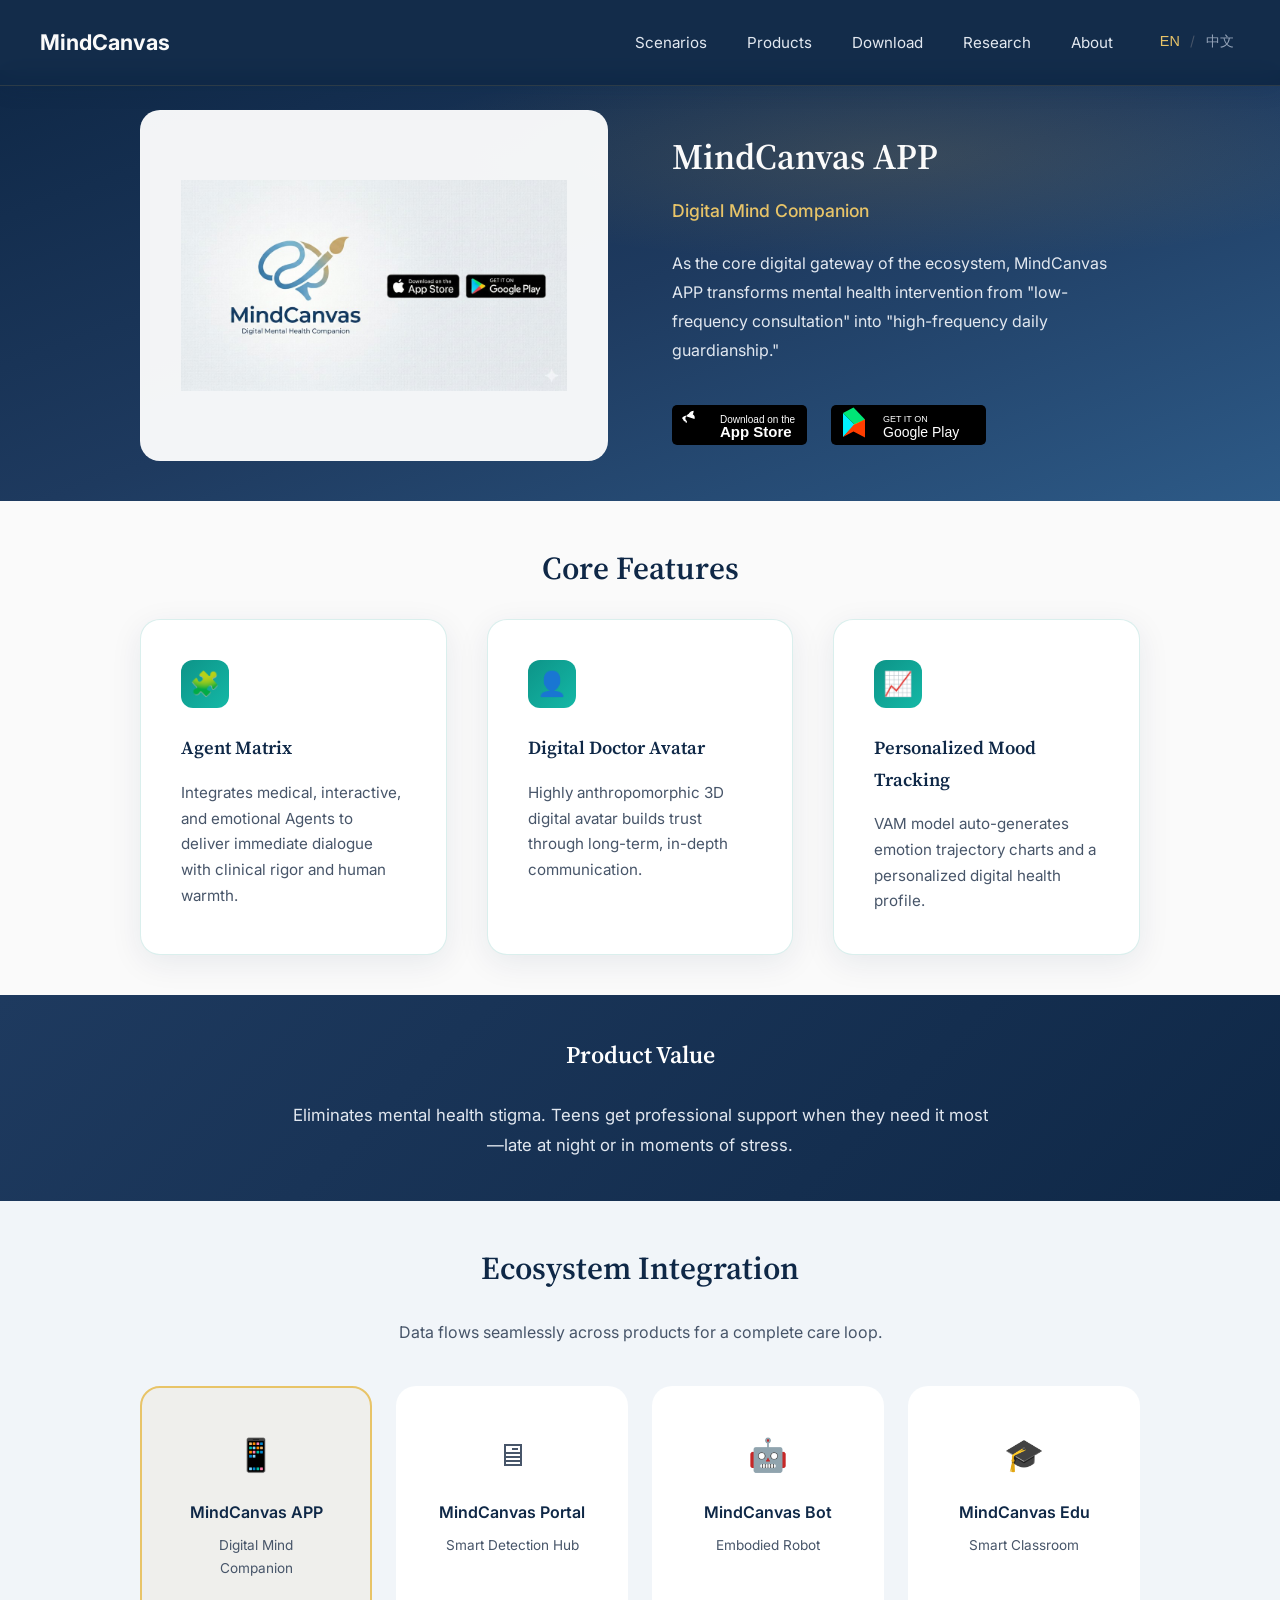
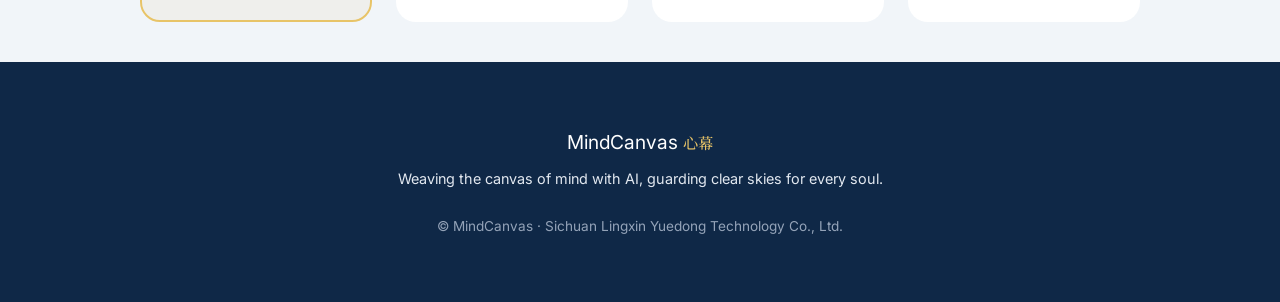
==== app.html @ 5634c2ac "first commit" ====
<!DOCTYPE html>
<html lang="en">
<head>
  <meta charset="UTF-8">
  <meta name="viewport" content="width=device-width, initial-scale=1.0">
  <title>MindCanvas APP — Digital Mind Companion</title>
  <meta name="description" content="24/7 emotional support for teens and parents. Agent Matrix, Digital Doctor Avatar, personalized mood tracking.">
  <link rel="preconnect" href="https://fonts.googleapis.com">
  <link rel="preconnect" href="https://fonts.gstatic.com" crossorigin>
  <link href="https://fonts.googleapis.com/css2?family=Inter:wght@400;500;600;700&family=Source+Serif+4:opsz,wght@8..60,400;8..60,600;8..60,700&family=Noto+Sans+SC:wght@400;500;600;700&family=Noto+Serif+SC:wght@400;500;600;700&display=swap" rel="stylesheet">
  <link rel="stylesheet" href="styles.css">
  <link rel="stylesheet" href="product.css">
</head>
<body data-product="app" class="product-page">
  <header class="site-header scrolled">
    <nav class="nav">
      <a href="index.html" class="logo">
        <span class="logo-text">MindCanvas</span>
        <span class="logo-sub">心幕</span>
      </a>
      <ul class="nav-links">
        <li><a href="scenarios.html" data-nav="scenarios">Scenarios</a></li>
        <li><a href="overview.html#solutions" data-nav="products">Products</a></li>
        <li><a href="app.html" data-nav="download">Download</a></li>
        <li><a href="research.html" data-nav="technology">Research</a></li>
        <li><a href="overview.html#about" data-nav="about">About</a></li>
        <li>
          <div class="lang-switcher">
            <button type="button" class="lang-btn active" data-lang="en">EN</button>
            <span class="lang-sep">/</span>
            <button type="button" class="lang-btn" data-lang="zh">中文</button>
          </div>
        </li>
      </ul>
      <button class="nav-toggle" aria-label="Menu"><span></span><span></span><span></span></button>
    </nav>
  </header>

  <main>
    <section class="product-hero product-hero-app">
      <div class="product-hero-inner">
        <div class="product-hero-visual product-hero-logo">
          <img src="assets/logo-app.png" alt="MindCanvas — Digital Mental Health Companion" class="app-logo-img">
        </div>
        <div class="product-hero-content">
          <h1 data-pi18n="title">MindCanvas APP</h1>
          <p class="product-tagline" data-pi18n="tagline">Digital Mind Companion</p>
          <p class="product-overview" data-pi18n="overview">As the core digital gateway of the ecosystem, MindCanvas APP transforms mental health intervention from "low-frequency consultation" into "high-frequency daily guardianship."</p>
          <div class="download-badges">
            <a href="#" class="store-badge" aria-label="Download on the App Store">
              <img src="assets/badge-appstore.svg" alt="Download on the App Store" width="135" height="40">
            </a>
            <a href="#" class="store-badge" aria-label="Get it on Google Play">
              <img src="assets/badge-googleplay.svg" alt="GET IT ON Google Play" width="155" height="40">
            </a>
          </div>
        </div>
      </div>
    </section>

    <section class="product-features">
      <div class="container">
        <h2 class="section-title" data-pi18n="featuresTitle">Core Features</h2>
        <div class="feature-grid">
          <div class="feature-card">
            <div class="feature-icon">🧩</div>
            <h3 data-pi18n="f1Title">Agent Matrix</h3>
            <p data-pi18n="f1Desc">Integrates medical, interactive, and emotional Agents to deliver immediate dialogue with clinical rigor and human warmth.</p>
          </div>
          <div class="feature-card">
            <div class="feature-icon">👤</div>
            <h3 data-pi18n="f2Title">Digital Doctor Avatar</h3>
            <p data-pi18n="f2Desc">Highly anthropomorphic 3D digital avatar builds trust through long-term, in-depth communication.</p>
          </div>
          <div class="feature-card">
            <div class="feature-icon">📈</div>
            <h3 data-pi18n="f3Title">Personalized Mood Tracking</h3>
            <p data-pi18n="f3Desc">VAM model auto-generates emotion trajectory charts and a personalized digital health profile.</p>
          </div>
        </div>
      </div>
    </section>

    <section class="product-value">
      <div class="product-value-inner">
        <h2 data-pi18n="valueTitle">Product Value</h2>
        <p data-pi18n="value">Eliminates mental health stigma. Teens get professional support when they need it most—late at night or in moments of stress.</p>
      </div>
    </section>

    <section class="product-ecosystem">
      <div class="container">
        <h2 class="section-title" data-pi18n="ecoTitle">Ecosystem Integration</h2>
        <p style="text-align:center;color:var(--gray-600);margin-bottom:var(--space-lg);max-width:560px;margin-left:auto;margin-right:auto;" data-pi18n="ecoDesc">Data flows seamlessly across products for a complete care loop.</p>
        <div class="ecosystem-grid">
          <a href="app.html" class="ecosystem-card current">
            <div class="eco-icon">📱</div>
            <h4>MindCanvas APP</h4>
            <p data-pi18n="tagline">Digital Mind Companion</p>
          </a>
          <a href="portal.html" class="ecosystem-card">
            <div class="eco-icon">🖥</div>
            <h4>MindCanvas Portal</h4>
            <p>Smart Detection Hub</p>
          </a>
          <a href="bot.html" class="ecosystem-card">
            <div class="eco-icon">🤖</div>
            <h4>MindCanvas Bot</h4>
            <p>Embodied Robot</p>
          </a>
          <a href="edu.html" class="ecosystem-card">
            <div class="eco-icon">🎓</div>
            <h4>MindCanvas Edu</h4>
            <p>Smart Classroom</p>
          </a>
        </div>
      </div>
    </section>
  </main>

  <footer class="site-footer">
    <div class="container">
      <div class="footer-brand">
        <span class="logo-text">MindCanvas</span>
        <span class="logo-sub">心幕</span>
      </div>
      <p class="footer-slogan">Weaving the canvas of mind with AI, guarding clear skies for every soul.</p>
      <p class="footer-copy">© MindCanvas 心幕 · sensemind.ai</p>
    </div>
  </footer>

  <script src="product-i18n.js"></script>
  <script src="product.js"></script>
</body>
</html>
---- styles.css ----
/* =============================================
   MindCanvas 心幕 — 数智画卷 (Digital Canvas)
   在理性的底色上，勾勒感性的生命力
   科技深蓝 | 向阳金 | 治愈湖绿
   ============================================= */

:root {
  /* 科技深蓝 (Engineered Deep Blue) - 背景/导航主色，学术权威与 AI 严谨 */
  --blue-deep: #0f2847;
  --blue-primary: #1e3a5f;
  --blue-light: #2d5a87;
  
  /* 向阳金 (Radiant Gold) - Logo 笔触/按钮/高亮，希望与生机 */
  --gold-radiant: #D4A84B;
  --gold-soft: #E8C468;
  --gold-light: #F0D88A;
  
  /* 治愈湖绿 (Healing Teal) - 图表/数据流，平衡与宁静 */
  --teal-healing: #0d9488;
  --teal-soft: #14b8a6;
  --teal-light: #5eead4;
  
  /* 兼容别名 */
  --green-healing: var(--teal-healing);
  --green-soft: var(--teal-soft);
  --green-mint: var(--teal-soft);
  --blue-sky: var(--blue-primary);
  --blue-soft: var(--blue-light);
  --orange-apricot: var(--gold-soft);
  --yellow-warm: var(--gold-light);
  
  /* 中性色 */
  --white: #fafafa;
  --gray-100: #f1f5f9;
  --gray-200: #e2e8f0;
  --gray-400: #94a3b8;
  --gray-600: #475569;
  
  /* 流体渐变 - 数智画布 */
  --fluid-1: rgba(30, 58, 95, 0.5);
  --fluid-2: rgba(13, 148, 136, 0.35);
  --fluid-3: rgba(212, 168, 75, 0.2);
  
  /* 字体：半衬线标题 + 无衬线正文 */
  --font-serif: 'Source Serif 4', 'Noto Serif SC', serif;
  --font-sans: 'Inter', 'PingFang SC', 'Noto Sans SC', -apple-system, sans-serif;
  
  --space-xs: 0.5rem;
  --space-sm: 1rem;
  --space-md: 1.5rem;
  --space-lg: 2.5rem;
  --space-xl: 4rem;
  --radius: 12px;
  --radius-lg: 20px;
  
  --ease-out: cubic-bezier(0.33, 1, 0.68, 1);
  --ease-in-out: cubic-bezier(0.65, 0, 0.35, 1);
  
  --shadow-soft: 0 4px 20px rgba(15, 40, 71, 0.12);
  --shadow-card: 0 8px 32px rgba(15, 40, 71, 0.08);
}

/* Reset & Base */
*, *::before, *::after {
  box-sizing: border-box;
  margin: 0;
  padding: 0;
}

html {
  scroll-behavior: smooth;
}

body {
  font-family: var(--font-sans);
  font-size: 16px;
  line-height: 1.7;
  color: var(--gray-600);
  background: var(--white);
  overflow-x: hidden;
}

.scenarios-page main {
  padding-top: 70px;
}

/* ========== Header ========== */
.site-header {
  position: fixed;
  top: 0;
  left: 0;
  right: 0;
  z-index: 100;
  padding: var(--space-md) var(--space-lg);
  background: rgba(15, 40, 71, 0.92);
  backdrop-filter: blur(12px);
  border-bottom: 1px solid rgba(212, 168, 75, 0.15);
  transition: background 0.3s var(--ease-out);
}

.site-header.scrolled {
  background: rgba(15, 40, 71, 0.98);
  box-shadow: var(--shadow-soft);
}

.nav {
  max-width: 1200px;
  margin: 0 auto;
  display: flex;
  align-items: center;
  justify-content: space-between;
}

.logo {
  display: flex;
  align-items: baseline;
  gap: 0.35em;
  text-decoration: none;
  color: var(--white);
  font-weight: 700;
}

.logo-text {
  font-size: 1.35rem;
}

.logo-sub {
  font-family: var(--font-serif);
  font-size: 0.95rem;
  color: var(--gold-soft);
  font-weight: 500;
}

.nav-links {
  display: flex;
  gap: var(--space-lg);
  list-style: none;
}

.nav-links a {
  color: var(--gray-200);
  text-decoration: none;
  font-size: 0.95rem;
  transition: color 0.2s;
}

.nav-links a:hover {
  color: var(--gold-soft);
}

.lang-switcher {
  display: flex;
  align-items: center;
  gap: 0.25rem;
}

.lang-btn {
  background: none;
  border: none;
  color: var(--gray-400);
  font-size: 0.9rem;
  cursor: pointer;
  padding: 0.2rem 0.4rem;
  transition: color 0.2s;
}

.lang-btn:hover,
.lang-btn.active {
  color: var(--gold-soft);
}

.lang-sep {
  color: var(--gray-500);
  font-size: 0.85rem;
  user-select: none;
}

.nav-toggle {
  display: none;
  flex-direction: column;
  gap: 6px;
  background: none;
  border: none;
  cursor: pointer;
  padding: 4px;
}

.nav-toggle span {
  width: 24px;
  height: 2px;
  background: var(--white);
  transition: transform 0.3s, opacity 0.3s;
}

@media (max-width: 768px) {
  .nav-links {
    position: fixed;
    top: 60px;
    left: 0;
    right: 0;
    flex-direction: column;
    padding: var(--space-lg);
    background: rgba(15, 40, 71, 0.98);
    transform: translateY(-100%);
    opacity: 0;
    visibility: hidden;
    transition: all 0.3s var(--ease-out);
  }

  .nav-links.active {
    transform: translateY(0);
    opacity: 1;
    visibility: visible;
  }
}

/* ========== Hero Section ========== */
.hero {
  position: relative;
  min-height: min(65vh, 540px);
  display: flex;
  flex-direction: column;
  justify-content: center;
  align-items: center;
  padding: calc(60px + var(--space-sm)) var(--space-lg) var(--space-sm);
  overflow: hidden;
}

.hero-canvas {
  position: absolute;
  inset: 0;
  background: var(--blue-deep);
}

/* 流体渐变背景 */
.fluid-gradient {
  position: absolute;
  border-radius: 50%;
  filter: blur(80px);
  opacity: 0.8;
  animation: fluidFloat 18s ease-in-out infinite;
}

.fluid-1 {
  width: 60vw;
  height: 60vw;
  background: radial-gradient(circle, var(--fluid-1) 0%, transparent 70%);
  top: -20%;
  left: -10%;
  animation-delay: 0s;
}

.fluid-2 {
  width: 50vw;
  height: 50vw;
  background: radial-gradient(circle, var(--fluid-2) 0%, transparent 70%);
  bottom: -15%;
  right: -10%;
  animation-delay: -6s;
}

.fluid-3 {
  width: 40vw;
  height: 40vw;
  background: radial-gradient(circle, var(--fluid-3) 0%, transparent 70%);
  top: 50%;
  left: 50%;
  transform: translate(-50%, -50%);
  animation-delay: -12s;
}

@keyframes fluidFloat {
  0%, 100% { transform: translate(0, 0) scale(1); }
  33% { transform: translate(5%, -5%) scale(1.05); }
  66% { transform: translate(-5%, 5%) scale(0.98); }
}

.canvas-overlay {
  position: absolute;
  inset: 0;
  background: linear-gradient(180deg, transparent 0%, rgba(15,40,71,0.4) 50%, rgba(15,40,71,0.85) 100%);
  pointer-events: none;
}

.hero-content {
  position: relative;
  z-index: 2;
  max-width: 800px;
  text-align: center;
}

.hero-tagline {
  font-family: var(--font-serif);
  font-size: 0.95rem;
  color: var(--gold-soft);
  margin-bottom: var(--space-xs);
  letter-spacing: 0.08em;
}

.hero-title {
  font-family: var(--font-serif);
  font-size: clamp(1.6rem, 3.5vw, 2.5rem);
  font-weight: 600;
  color: var(--white);
  line-height: 1.3;
  margin-bottom: var(--space-sm);
}

.hero-subtitle {
  font-size: 0.98rem;
  color: var(--gray-200);
  margin-bottom: var(--space-md);
  max-width: 560px;
  margin-left: auto;
  margin-right: auto;
}

.hero-cta {
  display: flex;
  gap: var(--space-sm);
  justify-content: center;
  flex-wrap: wrap;
  margin-bottom: var(--space-xs);
}

.btn {
  display: inline-flex;
  align-items: center;
  justify-content: center;
  padding: 0.85rem 1.75rem;
  font-size: 1rem;
  font-weight: 600;
  text-decoration: none;
  border-radius: var(--radius);
  transition: all 0.25s var(--ease-out);
  cursor: pointer;
}

.btn-primary {
  background: linear-gradient(135deg, var(--gold-radiant), var(--gold-soft));
  color: var(--blue-deep);
  border: none;
  box-shadow: 0 4px 20px rgba(212, 168, 75, 0.35);
}

.btn-primary:hover {
  transform: translateY(-2px);
  box-shadow: 0 8px 28px rgba(212, 168, 75, 0.45);
}

.btn-secondary {
  background: transparent;
  color: var(--white);
  border: 2px solid rgba(212, 168, 75, 0.5);
}

.btn-secondary:hover {
  border-color: var(--gold-soft);
  color: var(--gold-soft);
  background: rgba(212, 168, 75, 0.1);
}

.btn-large {
  padding: 1rem 2.5rem;
  font-size: 1.1rem;
}

.hero-scroll {
  position: absolute;
  bottom: var(--space-sm);
  left: 50%;
  transform: translateX(-50%);
  display: flex;
  flex-direction: column;
  align-items: center;
  gap: var(--space-xs);
  color: var(--gray-400);
  font-size: 0.85rem;
  text-decoration: none;
  cursor: pointer;
  transition: color 0.2s;
}

.hero-scroll:hover {
  color: var(--gold-soft);
}

.scroll-indicator {
  width: 24px;
  height: 40px;
  border: 2px solid var(--gray-400);
  border-radius: 12px;
  position: relative;
  overflow: hidden;
}

.scroll-indicator::after {
  content: '';
  position: absolute;
  top: 8px;
  left: 50%;
  transform: translateX(-50%);
  width: 4px;
  height: 8px;
  background: var(--gold-soft);
  border-radius: 2px;
  animation: scrollBounce 2s ease-in-out infinite;
}

@keyframes scrollBounce {
  0%, 100% { opacity: 1; transform: translateX(-50%) translateY(0); }
  50% { opacity: 0.3; transform: translateX(-50%) translateY(12px); }
}

/* ========== Scenarios Carousel ========== */
.scenarios {
  background: linear-gradient(160deg, var(--blue-deep) 0%, var(--blue-primary) 100%);
  color: var(--gray-200);
  padding-top: var(--space-lg);
}

.scenarios .section-title {
  color: var(--white);
}

.scenario-carousel {
  position: relative;
  overflow: hidden;
}

.carousel-track {
  position: relative;
  min-height: 300px;
}

.scenario-slide {
  position: absolute;
  inset: 0;
  display: grid;
  grid-template-columns: 1fr 1.2fr;
  gap: var(--space-lg);
  align-items: center;
  opacity: 0;
  visibility: hidden;
  transition: opacity 0.5s var(--ease-out), visibility 0.5s;
}

.scenario-slide.active {
  position: relative;
  opacity: 1;
  visibility: visible;
}

.slide-visual {
  aspect-ratio: 4/3;
  border-radius: var(--radius-lg);
  overflow: hidden;
  position: relative;
}

.scene-img {
  position: absolute;
  inset: 0;
  width: 100%;
  height: 100%;
  object-fit: cover;
  z-index: 1;
}

.slide-portal {
  background: linear-gradient(145deg, #7BC4A0 0%, #6BB89A 50%, #5BA88A 100%);
  box-shadow: var(--shadow-card);
}

.slide-bot {
  background: linear-gradient(145deg, #8B9FD4 0%, #7B8FC8 50%, #6B7FB8 100%);
  box-shadow: var(--shadow-card);
}

.slide-app {
  background: linear-gradient(145deg, #A8E6CF 0%, #7BC4A0 50%, #6BB89A 100%);
  box-shadow: var(--shadow-card);
}

.slide-edu {
  background: linear-gradient(145deg, #F5B895 0%, #F0A070 50%, #E89050 100%);
  box-shadow: var(--shadow-card);
}

.scene-illustration {
  position: absolute;
  inset: 0;
  background-size: cover;
  background-position: center;
  opacity: 0.9;
  z-index: 0;
}

.slide-portal .scene-illustration {
  background-image: 
    radial-gradient(circle at 30% 30%, rgba(255,255,255,0.15) 0%, transparent 50%),
    url("data:image/svg+xml,%3Csvg xmlns='http://www.w3.org/2000/svg' viewBox='0 0 120 120'%3E%3Cpath fill='rgba(255,255,255,0.2)' d='M30 50h60v20H30z M40 75h40v5H40z'/%3E%3Ccircle cx='60' cy='40' r='15' fill='none' stroke='rgba(255,255,255,0.3)' stroke-width='2'/%3E%3C/svg%3E");
}

.slide-bot .scene-illustration {
  background-image:
    radial-gradient(circle at 70% 30%, rgba(255,255,255,0.2) 0%, transparent 45%),
    url("data:image/svg+xml,%3Csvg xmlns='http://www.w3.org/2000/svg' viewBox='0 0 120 120'%3E%3Cellipse cx='60' cy='45' rx='25' ry='22' fill='none' stroke='rgba(255,255,255,0.3)' stroke-width='2'/%3E%3Ccircle cx='55' cy='40' r='3' fill='rgba(255,255,255,0.5)'/%3E%3Ccircle cx='65' cy='40' r='3' fill='rgba(255,255,255,0.5)'/%3E%3Cpath stroke='rgba(255,255,255,0.4)' stroke-width='2' d='M45 55 Q60 65 75 55' fill='none'/%3E%3Crect x='45' y='75' width='30' height='25' rx='5' fill='none' stroke='rgba(255,255,255,0.3)' stroke-width='1.5'/%3E%3C/svg%3E");
}

.slide-app .scene-illustration {
  background-image:
    radial-gradient(circle at 20% 80%, rgba(255,255,255,0.15) 0%, transparent 40%),
    url("data:image/svg+xml,%3Csvg xmlns='http://www.w3.org/2000/svg' viewBox='0 0 120 120'%3E%3Crect x='45' y='25' width='30' height='55' rx='4' fill='none' stroke='rgba(255,255,255,0.4)' stroke-width='2'/%3E%3Ccircle cx='60' cy='95' r='8' fill='none' stroke='rgba(255,255,255,0.3)' stroke-width='1.5'/%3E%3Cpath d='M55 45 L65 45 L65 70 L55 70 Z' fill='rgba(255,255,255,0.2)'/%3E%3C/svg%3E");
}

.slide-edu .scene-illustration {
  background-image:
    radial-gradient(circle at 80% 20%, rgba(255,255,255,0.2) 0%, transparent 50%),
    url("data:image/svg+xml,%3Csvg xmlns='http://www.w3.org/2000/svg' viewBox='0 0 120 120'%3E%3Crect x='20' y='40' width='80' height='50' rx='2' fill='none' stroke='rgba(255,255,255,0.35)' stroke-width='2'/%3E%3Cpath d='M30 55 h60 M30 65 h50' stroke='rgba(255,255,255,0.25)' stroke-width='1' fill='none'/%3E%3Ccircle cx='35' cy='75' r='8' fill='none' stroke='rgba(255,255,255,0.3)' stroke-width='1.5'/%3E%3Ccircle cx='55' cy='75' r='8' fill='none' stroke='rgba(255,255,255,0.3)' stroke-width='1.5'/%3E%3Ccircle cx='75' cy='75' r='8' fill='none' stroke='rgba(255,255,255,0.3)' stroke-width='1.5'/%3E%3C/svg%3E");
}

.slide-content {
  padding: var(--space-sm) 0;
}

.slide-product {
  font-size: 0.85rem;
  color: var(--gold-soft);
  text-transform: uppercase;
  letter-spacing: 0.08em;
  margin-bottom: var(--space-xs);
}

.slide-title {
  font-family: var(--font-serif);
  font-size: 1.35rem;
  font-weight: 600;
  color: var(--white);
  margin-bottom: var(--space-xs);
}

.slide-subtitle {
  font-size: 0.9rem;
  color: var(--gray-200);
  margin-bottom: var(--space-sm);
}

.slide-detail h4 {
  font-size: 0.8rem;
  color: var(--gold-soft);
  text-transform: uppercase;
  letter-spacing: 0.05em;
  margin-top: var(--space-sm);
  margin-bottom: var(--space-xs);
}

.slide-detail h4:first-of-type {
  margin-top: 0;
}

.slide-detail p {
  font-size: 0.9rem;
  line-height: 1.65;
  color: var(--gray-200);
}

.carousel-indicators {
  display: flex;
  justify-content: center;
  gap: var(--space-sm);
  margin-top: var(--space-sm);
}

.indicator {
  width: 10px;
  height: 10px;
  border-radius: 50%;
  border: 2px solid var(--gray-500);
  background: transparent;
  cursor: pointer;
  transition: all 0.3s;
}

.indicator:hover {
  border-color: var(--gold-soft);
}

.indicator.active {
  background: var(--gold-soft);
  border-color: var(--gold-soft);
}

@media (max-width: 900px) {
  .scenario-slide {
    grid-template-columns: 1fr;
  }

  .slide-visual {
    max-height: 240px;
  }
}

/* ========== Comparison Table ========== */
.comparison {
  background: var(--gray-100);
}

.comparison .section-title {
  color: var(--blue-deep);
}

.compare-table {
  max-width: 900px;
  margin: 0 auto;
  border-radius: var(--radius-lg);
  overflow: hidden;
  box-shadow: 0 4px 24px rgba(15, 40, 71, 0.08);
}

.compare-row {
  display: grid;
  grid-template-columns: 140px 1fr 1fr;
  min-height: 3rem;
}

.compare-row.compare-header {
  background: var(--blue-deep);
  color: white;
  font-weight: 600;
}

.compare-row:not(.compare-header) {
  background: white;
  border-bottom: 1px solid var(--gray-200);
}

.compare-row:not(.compare-header):last-child {
  border-bottom: none;
}

.compare-cell {
  padding: var(--space-md) var(--space-lg);
  display: flex;
  align-items: center;
}

.compare-dim {
  font-weight: 600;
  color: var(--blue-deep);
}

.compare-header .compare-dim {
  color: rgba(255, 255, 255, 0.95);
}

.compare-traditional {
  color: var(--gray-600);
  border-left: 1px solid var(--gray-200);
}

.compare-mindcanvas {
  background: rgba(13, 148, 136, 0.08);
  color: var(--blue-deep);
  border-left: 3px solid var(--green-healing);
  font-weight: 500;
}

.compare-header .compare-traditional,
.compare-header .compare-mindcanvas {
  border-left-color: rgba(255, 255, 255, 0.2);
}

.compare-header .compare-mindcanvas {
  background: rgba(255, 255, 255, 0.2);
  border-left-color: var(--green-soft);
}

@media (max-width: 700px) {
  .compare-row {
    grid-template-columns: 1fr;
    grid-template-rows: auto auto auto;
  }

  .compare-cell {
    padding: var(--space-sm) var(--space-md);
  }

  .compare-cell.compare-dim {
    background: var(--blue-deep);
    color: var(--white);
    font-size: 0.95rem;
  }

  .compare-row:not(.compare-header) .compare-dim {
    background: var(--gray-200);
    color: var(--blue-deep);
  }

  .compare-traditional {
    border-left: none;
    border-top: 1px solid var(--gray-200);
  }

  .compare-mindcanvas {
    border-left: none;
    border-top: 2px solid var(--teal-healing);
  }

  .compare-header .compare-cell {
    border-bottom: 1px solid rgba(255,255,255,0.2);
  }
}

/* ========== Sections Common ========== */
section {
  padding: var(--space-md) var(--space-lg);
}

/* 锚点滚动时留出固定头部高度，避免标题被挡住 */
section[id] {
  scroll-margin-top: 90px;
}

.container {
  max-width: 1100px;
  margin: 0 auto;
  padding-left: var(--space-md);
  padding-right: var(--space-md);
}

.section-title {
  font-family: var(--font-serif);
  font-size: clamp(1.5rem, 3vw, 2rem);
  font-weight: 600;
  color: var(--blue-deep);
  text-align: center;
  margin-bottom: var(--space-md);
}

/* ========== Legacy Section ========== */
.legacy {
  background: var(--gray-100);
}

.legacy-stats {
  display: grid;
  grid-template-columns: repeat(auto-fit, minmax(260px, 1fr));
  gap: var(--space-md);
}

.stat-card {
  background: white;
  padding: var(--space-lg);
  border-radius: var(--radius-lg);
  text-align: center;
  box-shadow: var(--shadow-card);
  border: 1px solid rgba(13, 148, 136, 0.15);
  transition: transform 0.3s var(--ease-out);
}

.stat-card:hover {
  transform: translateY(-4px);
}

.stat-number {
  font-family: var(--font-sans);
  font-size: 3rem;
  font-weight: 700;
  color: var(--teal-healing);
  display: inline;
}

.stat-unit {
  font-size: 1.5rem;
  color: var(--teal-healing);
  font-weight: 600;
}

.stat-label {
  font-size: 1.1rem;
  font-weight: 600;
  color: var(--blue-deep);
  margin-top: var(--space-xs);
}

.stat-desc {
  font-size: 0.9rem;
  color: var(--gray-600);
  margin-top: var(--space-xs);
}

.legacy-cta {
  padding: var(--space-xl) var(--space-lg);
  text-align: center;
  background: var(--gray-100);
}

.legacy-cta .btn {
  min-width: 200px;
}

/* ========== Solutions Section ========== */
.solutions {
  background: var(--white);
  padding-bottom: var(--space-xl);
}

.solutions .section-title {
  font-family: var(--font-serif);
}

.solution-cards {
  display: grid;
  grid-template-columns: repeat(2, 1fr);
  gap: var(--space-md);
}

.solution-card {
  perspective: 1000px;
  min-height: 220px;
}

.card-inner {
  position: relative;
  width: 100%;
  height: 100%;
  min-height: 220px;
  transition: transform 0.7s var(--ease-out);
  transform-style: preserve-3d;
}

.solution-card:hover .card-inner,
.solution-card.flipped .card-inner {
  transform: rotateY(180deg);
}

.card-front,
.card-back {
  position: absolute;
  inset: 0;
  backface-visibility: hidden;
  border-radius: var(--radius-lg);
  padding: var(--space-md);
  display: flex;
  flex-direction: column;
  justify-content: center;
  align-items: center;
  text-align: center;
  font-family: var(--font-sans);
}

.card-front {
  background: linear-gradient(145deg, var(--blue-primary) 0%, var(--blue-deep) 100%);
  color: white;
  border: 1px solid rgba(255, 255, 255, 0.3);
}

.card-icon {
  font-size: 2.5rem;
  margin-bottom: var(--space-sm);
}

.card-front h3 {
  font-family: var(--font-serif);
  font-size: 1.2rem;
  font-weight: 600;
  margin-bottom: var(--space-xs);
  line-height: 1.3;
}

.card-tag {
  font-family: var(--font-sans);
  font-size: 0.85rem;
  font-weight: 600;
  color: var(--teal-soft);
  margin-bottom: var(--space-xs);
  letter-spacing: 0.02em;
}

.card-desc {
  font-family: var(--font-sans);
  font-size: 0.9rem;
  line-height: 1.5;
  color: rgba(255, 255, 255, 0.95);
  word-wrap: break-word;
}

.card-back {
  background: linear-gradient(145deg, var(--blue-deep) 0%, #051a2e 100%);
  color: white;
  transform: rotateY(180deg);
  justify-content: flex-start;
  align-items: stretch;
  text-align: left;
  padding: var(--space-lg);
  overflow-y: auto;
}

.card-back h4 {
  font-family: var(--font-sans);
  font-size: 0.85rem;
  font-weight: 600;
  color: var(--gold-soft);
  margin-bottom: var(--space-sm);
  text-transform: uppercase;
  letter-spacing: 0.08em;
}

.card-back ul {
  list-style: none;
  padding: 0;
  margin: 0 0 var(--space-sm) 0;
  font-family: var(--font-sans);
  font-size: 0.9rem;
  line-height: 1.6;
}

.card-back li {
  padding-left: 1em;
  position: relative;
  margin-bottom: 0.35em;
}

.card-back li::before {
  content: '•';
  position: absolute;
  left: 0;
  color: var(--teal-soft);
}

.card-highlight {
  margin-top: auto;
  font-family: var(--font-sans);
  font-size: 0.85rem;
  font-weight: 500;
  color: var(--teal-soft);
  line-height: 1.4;
}

.card-link {
  display: inline-block;
  margin-top: var(--space-sm);
  font-family: var(--font-sans);
  font-size: 0.9rem;
  font-weight: 600;
  color: var(--gold-soft);
  text-decoration: none;
  transition: color 0.2s;
}

.card-link:hover {
  color: var(--gold-light);
}

/* ========== Technology Section (Research intro) ========== */
.technology {
  background: linear-gradient(160deg, var(--blue-deep) 0%, var(--blue-primary) 100%);
  color: white;
  padding-top: var(--space-xl);
}

.technology .section-title {
  color: white;
}

.tech-intro {
  max-width: 640px;
  margin: 0 auto var(--space-xl);
  text-align: center;
  font-size: 1.05rem;
  line-height: 1.7;
  color: rgba(255, 255, 255, 0.95);
}

.tech-cta-wrap {
  text-align: center;
  margin-top: var(--space-xl);
}

.tech-cta-wrap .btn {
  border-color: rgba(255, 255, 255, 0.5);
  color: white;
}

.tech-cta-wrap .btn:hover {
  background: rgba(255, 255, 255, 0.2);
  border-color: rgba(255, 255, 255, 0.8);
}

.tech-grid {
  display: grid;
  grid-template-columns: repeat(auto-fit, minmax(300px, 1fr));
  gap: var(--space-lg);
}

.tech-card {
  background: rgba(255, 255, 255, 0.15);
  border: 1px solid rgba(255, 255, 255, 0.25);
  border-radius: var(--radius-lg);
  padding: var(--space-xl);
  transition: all 0.3s var(--ease-out);
}

.tech-card:hover {
  background: rgba(255, 255, 255, 0.25);
  border-color: rgba(255, 255, 255, 0.4);
}

.tech-icon {
  width: 48px;
  height: 48px;
  color: var(--gold-soft);
  margin-bottom: var(--space-md);
}

.tech-icon svg {
  width: 100%;
  height: 100%;
}

.tech-card h3 {
  font-family: var(--font-serif);
  font-size: 1.2rem;
  font-weight: 600;
  color: white;
  margin-bottom: var(--space-sm);
}

.tech-card p {
  font-size: 0.95rem;
  line-height: 1.7;
  color: rgba(255, 255, 255, 0.95);
}

/* ========== About Section ========== */
.about {
  background: var(--gray-100);
}

.about-content {
  max-width: 720px;
  margin: 0 auto;
}

.about-block {
  margin-bottom: var(--space-xl);
}

.about-block h3 {
  font-family: var(--font-serif);
  font-size: 1.25rem;
  font-weight: 600;
  color: var(--blue-deep);
  margin-bottom: var(--space-md);
}

.about-block p {
  margin-bottom: var(--space-md);
  color: var(--gray-600);
}

.about-list {
  list-style: none;
}

.about-list li {
  margin-bottom: var(--space-md);
  padding-left: 1.5em;
  position: relative;
  color: var(--gray-600);
}

.about-list li::before {
  content: '';
  position: absolute;
  left: 0;
  top: 0.6em;
  width: 6px;
  height: 6px;
  background: var(--teal-healing);
  border-radius: 50%;
}

.about-vision {
  background: linear-gradient(135deg, var(--blue-primary), var(--blue-deep));
  padding: var(--space-xl);
  border-radius: var(--radius-lg);
  text-align: center;
}

.vision-text {
  font-family: var(--font-serif);
  font-size: 1.1rem;
  color: var(--white);
  margin: 0;
}

.vision-text strong {
  color: var(--gold-soft);
}

/* ========== Contact Section ========== */
.contact {
  background: linear-gradient(135deg, var(--blue-primary), var(--blue-deep));
  text-align: center;
}

.contact .section-title {
  color: white;
}

.contact-subtitle {
  color: rgba(255, 255, 255, 0.95);
  margin-bottom: var(--space-lg);
}

.contact .btn-primary {
  background: linear-gradient(135deg, var(--gold-radiant), var(--gold-soft));
  color: var(--blue-deep);
  box-shadow: 0 4px 20px rgba(212, 168, 75, 0.35);
}

.contact .btn-primary:hover {
  box-shadow: 0 8px 28px rgba(212, 168, 75, 0.45);
}

/* ========== Footer ========== */
.site-footer {
  background: var(--blue-deep);
  padding: var(--space-xl);
  text-align: center;
}

.footer-brand {
  display: flex;
  align-items: baseline;
  justify-content: center;
  gap: 0.35em;
  margin-bottom: var(--space-xs);
}

.footer-brand .logo-text {
  color: white;
  font-size: 1.2rem;
}

.footer-brand .logo-sub {
  color: var(--gold-soft);
}

.footer-slogan {
  color: var(--gray-200);
  font-size: 0.9rem;
  margin-bottom: var(--space-md);
}

.footer-copy {
  color: var(--gray-400);
  font-size: 0.85rem;
}

/* ========== Responsive ========== */
@media (max-width: 768px) {
  .nav-links {
    display: none;
  }

  .nav-toggle {
    display: flex;
  }

  .hero-cta {
    flex-direction: column;
  }

  .hero-cta .btn {
    width: 100%;
  }

  .solution-cards {
    grid-template-columns: 1fr;
  }

  .solution-card {
    min-height: 220px;
  }

  .card-inner {
    min-height: 220px;
  }
}
---- product.css ----
/* =============================================
   MindCanvas 产品页 — 统一风格
   渐变蓝主基调 · 柔和圆角
   ============================================= */

.product-page {
  padding-top: 70px;
}

/* ========== Product Hero ========== */
.product-hero {
  background: linear-gradient(160deg, var(--blue-deep) 0%, var(--blue-primary) 50%, var(--blue-light) 100%);
  padding: var(--space-lg) var(--space-lg);
  position: relative;
  overflow: hidden;
}

.product-hero::before {
  content: '';
  position: absolute;
  inset: 0;
  background: radial-gradient(ellipse 80% 50% at 70% 20%, rgba(212, 168, 75, 0.15) 0%, transparent 50%);
  pointer-events: none;
}

.product-hero-inner {
  max-width: 1000px;
  margin: 0 auto;
  display: grid;
  grid-template-columns: 1fr 1fr;
  gap: var(--space-xl);
  align-items: center;
  position: relative;
  z-index: 1;
}

.product-hero-visual {
  aspect-ratio: 4/3;
  border-radius: var(--radius-lg);
  overflow: hidden;
  background: rgba(255, 255, 255, 0.08);
  display: flex;
  align-items: center;
  justify-content: center;
  border: 1px solid rgba(255, 255, 255, 0.1);
}

.product-hero-visual-placeholder {
  font-size: 4rem;
  opacity: 0.6;
}

.product-hero-logo {
  background: rgba(255, 255, 255, 0.95);
  padding: var(--space-lg);
}

.product-hero-logo .app-logo-img {
  width: 100%;
  height: 100%;
  object-fit: contain;
}

.download-badges {
  display: flex;
  flex-wrap: wrap;
  gap: var(--space-md);
  margin-top: var(--space-lg);
}

.store-badge {
  display: inline-block;
  transition: opacity 0.2s;
}

.store-badge:hover {
  opacity: 0.85;
}

.store-badge img {
  display: block;
  height: 40px;
  width: auto;
  border-radius: 4px;
}

.product-hero-content h1 {
  font-family: var(--font-serif);
  font-size: clamp(1.75rem, 4vw, 2.25rem);
  font-weight: 600;
  color: var(--white);
  margin-bottom: var(--space-xs);
}

.product-hero-content .product-tagline {
  font-size: 1.1rem;
  color: var(--gold-soft);
  font-weight: 500;
  margin-bottom: var(--space-md);
}

.product-hero-content .product-overview {
  color: var(--gray-200);
  line-height: 1.8;
  font-size: 1rem;
}

@media (max-width: 768px) {
  .product-hero-inner {
    grid-template-columns: 1fr;
  }

  .product-hero-visual {
    order: -1;
    max-height: 200px;
  }
}

/* ========== Core Features ========== */
.product-features {
  padding: var(--space-lg) var(--space-lg);
  background: var(--white);
}

.product-features .section-title {
  color: var(--blue-deep);
}

.feature-grid {
  max-width: 1000px;
  margin: 0 auto;
  display: grid;
  grid-template-columns: repeat(auto-fit, minmax(280px, 1fr));
  gap: var(--space-lg);
}

.feature-card {
  background: white;
  border-radius: var(--radius-lg);
  padding: var(--space-lg);
  border: 1px solid rgba(13, 148, 136, 0.15);
  box-shadow: var(--shadow-card);
  transition: transform 0.3s var(--ease-out);
}

.feature-card:hover {
  transform: translateY(-4px);
}

.feature-icon {
  width: 48px;
  height: 48px;
  border-radius: var(--radius);
  background: linear-gradient(135deg, var(--teal-healing), var(--teal-soft));
  display: flex;
  align-items: center;
  justify-content: center;
  font-size: 1.5rem;
  margin-bottom: var(--space-md);
}

.feature-card h3 {
  font-family: var(--font-serif);
  font-size: 1.15rem;
  font-weight: 600;
  color: var(--blue-deep);
  margin-bottom: var(--space-sm);
}

.feature-card p {
  color: var(--gray-600);
  font-size: 0.95rem;
  line-height: 1.7;
}

/* ========== Product Value ========== */
.product-value {
  padding: var(--space-lg) var(--space-lg);
  background: linear-gradient(135deg, var(--blue-primary), var(--blue-deep));
  color: white;
}

.product-value-inner {
  max-width: 700px;
  margin: 0 auto;
  text-align: center;
}

.product-value h2 {
  font-family: var(--font-serif);
  font-size: 1.5rem;
  font-weight: 600;
  margin-bottom: var(--space-md);
}

.product-value p {
  font-size: 1.05rem;
  line-height: 1.8;
  color: var(--gray-200);
}

/* ========== Ecosystem ========== */
.product-ecosystem {
  padding: var(--space-lg) var(--space-lg);
  background: var(--gray-100);
}

.product-ecosystem .section-title {
  color: var(--blue-deep);
}

.ecosystem-grid {
  max-width: 1000px;
  margin: 0 auto;
  display: grid;
  grid-template-columns: repeat(4, 1fr);
  gap: var(--space-md);
}

.ecosystem-card {
  background: white;
  border-radius: var(--radius-lg);
  padding: var(--space-lg);
  text-align: center;
  text-decoration: none;
  color: inherit;
  border: 2px solid transparent;
  transition: all 0.3s var(--ease-out);
}

.ecosystem-card:hover {
  border-color: var(--teal-soft);
  transform: translateY(-2px);
}

.ecosystem-card.current {
  border-color: var(--gold-soft);
  background: rgba(212, 168, 75, 0.08);
}

.ecosystem-card .eco-icon {
  font-size: 2rem;
  margin-bottom: var(--space-sm);
}

.ecosystem-card h4 {
  font-size: 1rem;
  font-weight: 600;
  color: var(--blue-deep);
  margin-bottom: var(--space-xs);
}

.ecosystem-card p {
  font-size: 0.85rem;
  color: var(--gray-600);
}

@media (max-width: 800px) {
  .ecosystem-grid {
    grid-template-columns: repeat(2, 1fr);
  }
}
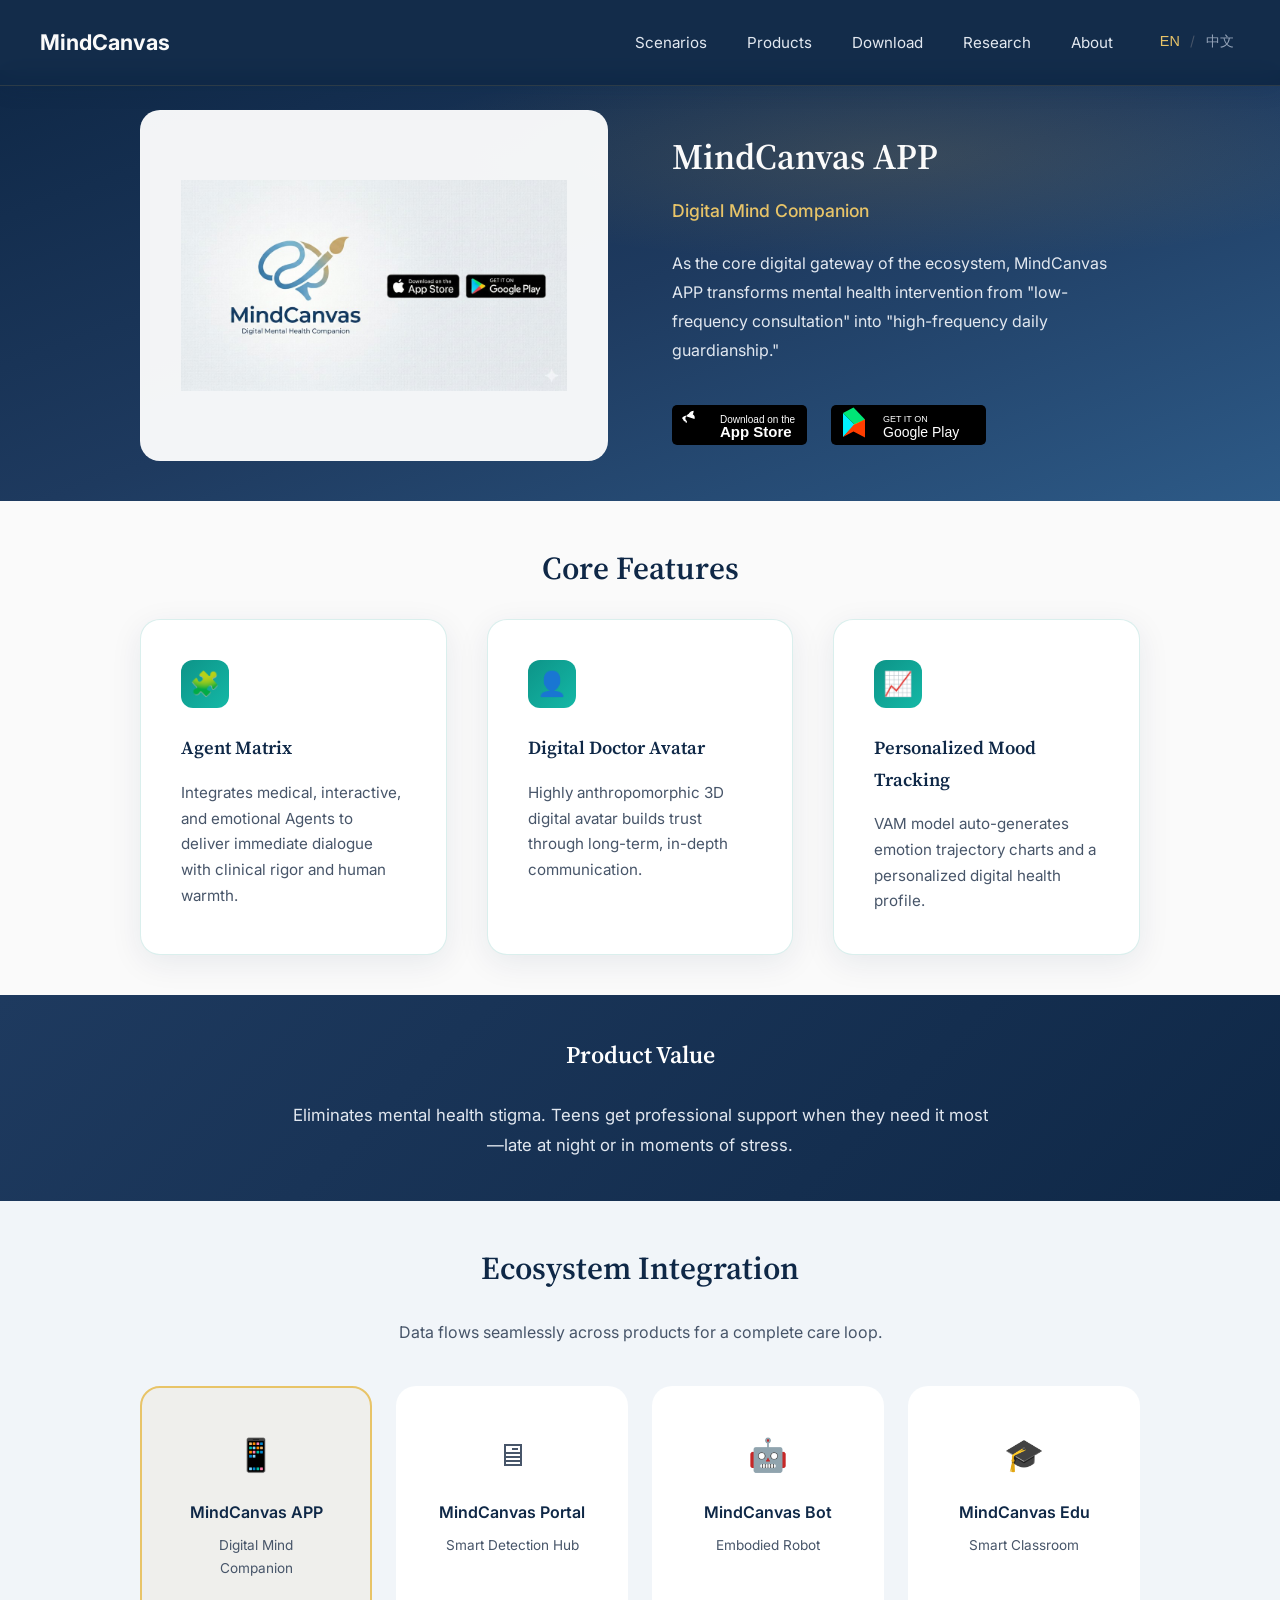
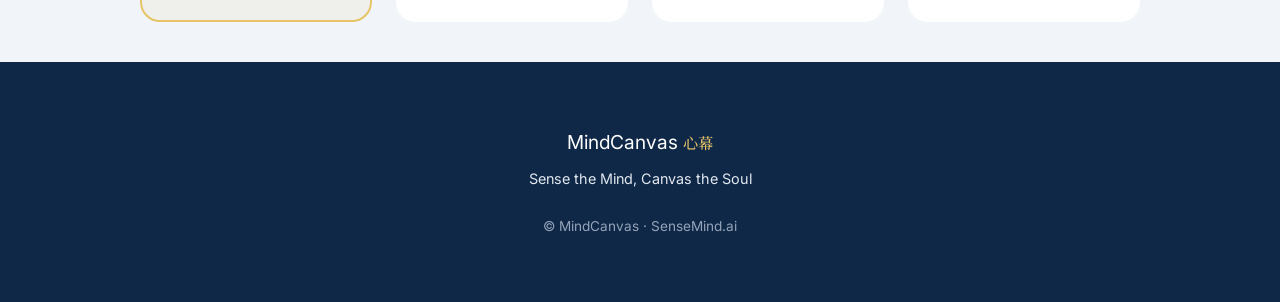
==== commit 07937729: "0.0.6" ====
--- a/app.html
+++ b/app.html
@@ -124,7 +124,7 @@
         <span class="logo-text">MindCanvas</span>
         <span class="logo-sub">心幕</span>
       </div>
-      <p class="footer-slogan">Weaving the canvas of mind with AI, guarding clear skies for every soul.</p>
+      <p class="footer-slogan">Sense the Mind, Canvas the Soul</p>
       <p class="footer-copy">© MindCanvas 心幕 · sensemind.ai</p>
     </div>
   </footer>
--- a/styles.css
+++ b/styles.css
@@ -217,12 +217,12 @@
 /* ========== Hero Section ========== */
 .hero {
   position: relative;
-  min-height: min(65vh, 540px);
+  min-height: 100vh;
   display: flex;
   flex-direction: column;
   justify-content: center;
   align-items: center;
-  padding: calc(60px + var(--space-sm)) var(--space-lg) var(--space-sm);
+  padding: calc(60px + var(--space-md)) var(--space-lg) var(--space-xl);
   overflow: hidden;
 }
 
@@ -291,26 +291,28 @@
 
 .hero-tagline {
   font-family: var(--font-serif);
-  font-size: 0.95rem;
-  color: var(--gold-soft);
-  margin-bottom: var(--space-xs);
+  font-size: 1rem;
+  color: var(--gold-soft);
+  margin-bottom: var(--space-sm);
   letter-spacing: 0.08em;
+  line-height: 1.5;
 }
 
 .hero-title {
   font-family: var(--font-serif);
-  font-size: clamp(1.6rem, 3.5vw, 2.5rem);
+  font-size: clamp(1.75rem, 4vw, 2.75rem);
   font-weight: 600;
   color: var(--white);
-  line-height: 1.3;
-  margin-bottom: var(--space-sm);
+  line-height: 1.4;
+  margin-bottom: var(--space-md);
 }
 
 .hero-subtitle {
-  font-size: 0.98rem;
+  font-size: 1.05rem;
+  line-height: 1.75;
   color: var(--gray-200);
-  margin-bottom: var(--space-md);
-  max-width: 560px;
+  margin-bottom: var(--space-lg);
+  max-width: 600px;
   margin-left: auto;
   margin-right: auto;
 }
@@ -320,7 +322,7 @@
   gap: var(--space-sm);
   justify-content: center;
   flex-wrap: wrap;
-  margin-bottom: var(--space-xs);
+  margin-bottom: var(--space-md);
 }
 
 .btn {
@@ -367,13 +369,13 @@
 
 .hero-scroll {
   position: absolute;
-  bottom: var(--space-sm);
+  bottom: var(--space-md);
   left: 50%;
   transform: translateX(-50%);
   display: flex;
   flex-direction: column;
   align-items: center;
-  gap: var(--space-xs);
+  gap: var(--space-sm);
   color: var(--gray-400);
   font-size: 0.85rem;
   text-decoration: none;
@@ -383,6 +385,11 @@
 
 .hero-scroll:hover {
   color: var(--gold-soft);
+}
+
+.hero-scroll span {
+  display: block;
+  line-height: 1.3;
 }
 
 .scroll-indicator {
